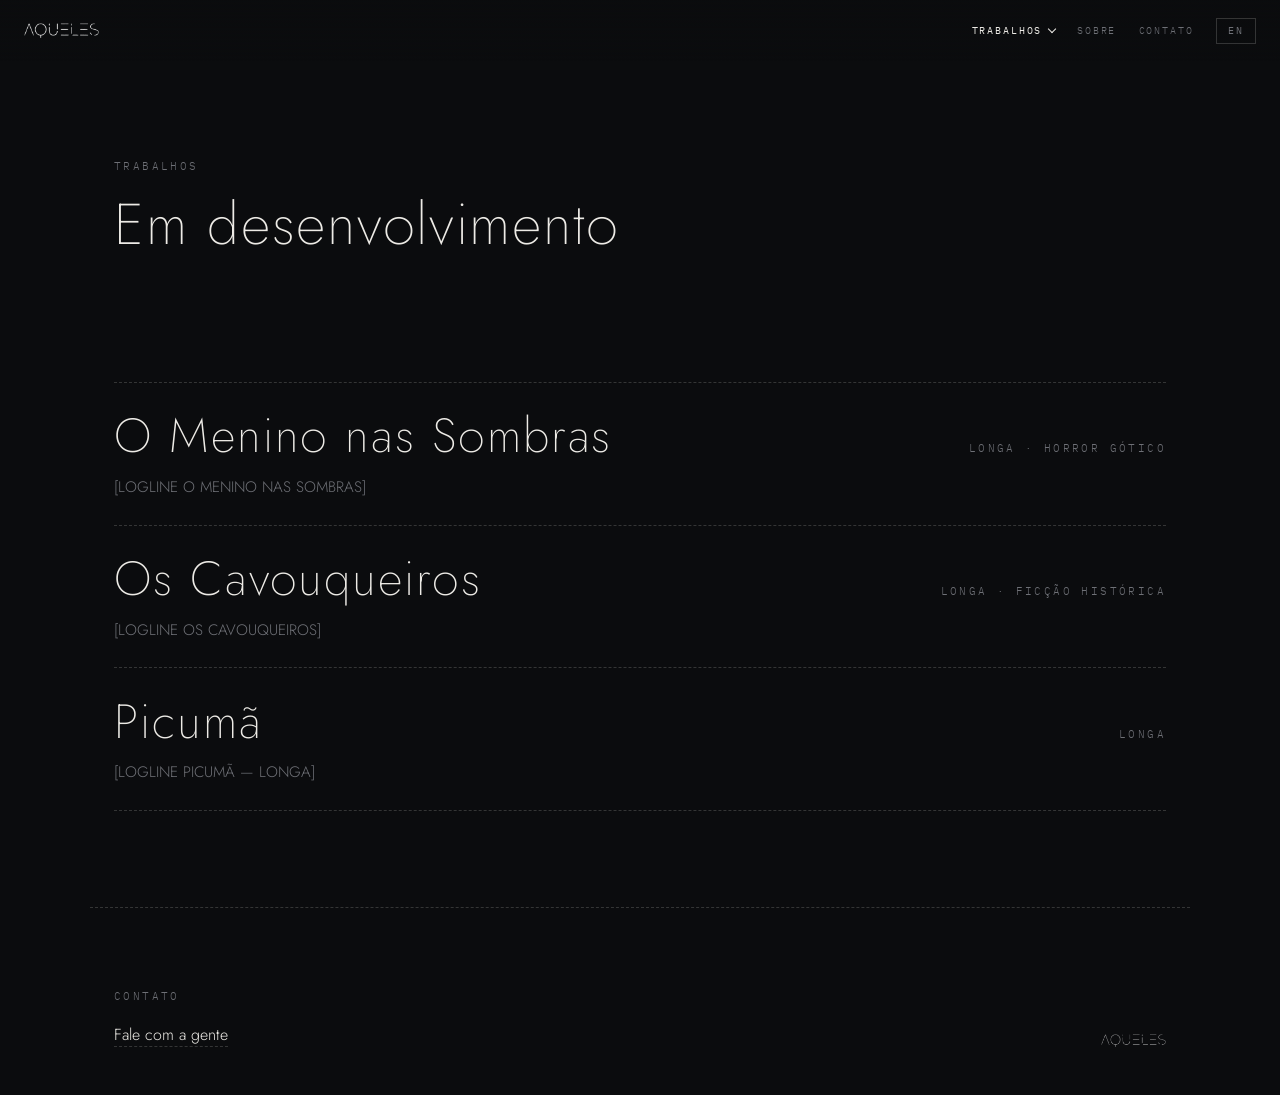
==== desenvolvimento.html @ ab2479e7 "Add files via upload" ====
<!DOCTYPE html>
<html lang="pt" data-lang="pt">
<head>
<meta charset="UTF-8">
<meta name="viewport" content="width=device-width, initial-scale=1.0">
<title>Em desenvolvimento · Aqueles Filmes</title>
<meta name="description" content="Filmes em desenvolvimento na Aqueles Filmes.">
<link rel="stylesheet" href="styles.css">
</head>
<body>

<header>
  <a class="marca" href="index.html" aria-label="Aqueles Filmes">
    <img src="logo_white.png" alt="Aqueles Filmes">
  </a>
  <nav>
    <div class="dropdown ativo">
      <button aria-haspopup="true">
        <span class="pt">Trabalhos</span><span class="en">Works</span>
      </button>
      <div class="submenu">
        <a href="lancados.html"><span class="pt">Lançados</span><span class="en">Released</span></a>
        <a href="pos-producao.html"><span class="pt">Em pós-produção</span><span class="en">In post-production</span></a>
        <a class="ativo" href="desenvolvimento.html"><span class="pt">Em desenvolvimento</span><span class="en">In development</span></a>
      </div>
    </div>
    <a href="sobre.html"><span class="pt">Sobre</span><span class="en">About</span></a>
    <a href="contato.html"><span class="pt">Contato</span><span class="en">Contact</span></a>
    <button class="lang" id="langBtn" aria-label="Switch language">EN</button>
  </nav>
</header>

<div class="pagina-topo">
  <span class="mono"><span class="pt">Trabalhos</span><span class="en">Works</span></span>
  <h1><span class="pt">Em desenvolvimento</span><span class="en">In development</span></h1>
</div>

<section>
  <article class="filme">
    <div class="filme-linha">
      <h3>O Menino nas Sombras <span class="alt"><span class="en">The Boy in the Shadows</span></span></h3>
      <span class="meta mono"><span class="pt">Longa · Horror gótico</span><span class="en">Feature · Gothic horror</span></span>
    </div>
    <p class="desc">
      <span class="pt">[LOGLINE O MENINO NAS SOMBRAS]</span>
      <span class="en">[THE BOY IN THE SHADOWS LOGLINE]</span>
    </p>
  </article>

  <article class="filme">
    <div class="filme-linha">
      <h3>Os Cavouqueiros</h3>
      <span class="meta mono"><span class="pt">Longa · Ficção histórica</span><span class="en">Feature · Historical fiction</span></span>
    </div>
    <p class="desc">
      <span class="pt">[LOGLINE OS CAVOUQUEIROS]</span>
      <span class="en">[OS CAVOUQUEIROS LOGLINE]</span>
    </p>
  </article>

  <article class="filme">
    <div class="filme-linha">
      <h3>Picumã</h3>
      <span class="meta mono"><span class="pt">Longa</span><span class="en">Feature</span></span>
    </div>
    <p class="desc">
      <span class="pt">[LOGLINE PICUMÃ — LONGA]</span>
      <span class="en">[PICUMÃ FEATURE LOGLINE]</span>
    </p>
  </article>
</section>

<hr class="traco">

<footer>
  <div>
    <span class="mono" style="display:block;margin-bottom:1rem">
      <span class="pt">Contato</span><span class="en">Contact</span>
    </span>
    <a href="contato.html"><span class="pt">Fale com a gente</span><span class="en">Get in touch</span></a>
  </div>
  <img src="logo_white.png" alt="">
</footer>

<script src="script.js"></script>
</body>
</html>
---- styles.css ----
@import url('https://fonts.googleapis.com/css2?family=Jost:ital,wght@0,200;0,300;0,400;1,300&family=IBM+Plex+Mono:wght@400;500&display=swap');

:root{
  --breu:#0B0C0E;
  --osso:#EDEBE6;
  --cinza:#6E7076;
  --linha:rgba(237,235,230,.18);
  --maxw:1100px;
}
*{margin:0;padding:0;box-sizing:border-box}
html{scroll-behavior:smooth}
body{
  background:var(--breu);
  color:var(--osso);
  font-family:'Jost',sans-serif;
  font-weight:300;
  line-height:1.6;
  -webkit-font-smoothing:antialiased;
}
::selection{background:var(--osso);color:var(--breu)}

/* ---------- idioma ---------- */
[data-lang="pt"] .en{display:none}
[data-lang="en"] .pt{display:none}

/* ---------- traço interrompido (do E do logo) ---------- */
.traco{
  border:none;height:1px;background:none;
  border-top:1px dashed var(--linha);
  margin:0 auto;max-width:var(--maxw);
}

/* ---------- chrome / mono ---------- */
.mono{
  font-family:'IBM Plex Mono',monospace;
  font-size:.68rem;letter-spacing:.22em;text-transform:uppercase;
  color:var(--cinza);
}

/* ---------- topo ---------- */
header{
  position:fixed;top:0;left:0;right:0;z-index:20;
  display:flex;align-items:center;justify-content:space-between;
  gap:1rem;
  padding:1.1rem 1.5rem;
  background:linear-gradient(to bottom, rgba(11,12,14,.94), rgba(11,12,14,0));
}
header .marca img{height:15px;display:block;opacity:.9}
nav{display:flex;gap:1.4rem;align-items:center;flex-wrap:wrap;justify-content:flex-end}
nav > a{
  font-family:'IBM Plex Mono',monospace;font-size:.64rem;
  letter-spacing:.18em;text-transform:uppercase;
  color:var(--cinza);text-decoration:none;transition:color .3s;
}
nav > a:hover,nav > a:focus-visible,nav > a.ativo{color:var(--osso)}

/* ---------- dropdown "Trabalhos" ---------- */
.dropdown{position:relative}
.dropdown > button{
  font-family:'IBM Plex Mono',monospace;font-size:.64rem;
  letter-spacing:.18em;text-transform:uppercase;
  color:var(--cinza);background:none;border:none;cursor:pointer;
  padding:.3rem 0;transition:color .3s;
  display:flex;align-items:center;gap:.4rem;
}
.dropdown > button::after{
  content:'';width:5px;height:5px;
  border-right:1px solid currentColor;border-bottom:1px solid currentColor;
  transform:rotate(45deg);margin-top:-3px;transition:transform .25s;
}
.dropdown:hover > button,.dropdown:focus-within > button,.dropdown.ativo > button{color:var(--osso)}
.dropdown:hover > button::after,.dropdown:focus-within > button::after{transform:rotate(225deg);margin-top:3px}
.submenu{
  position:absolute;top:100%;left:50%;transform:translateX(-50%);
  padding-top:.9rem;
  display:flex;flex-direction:column;gap:.1rem;
  min-width:220px;
  opacity:0;visibility:hidden;transition:opacity .25s ease;
  pointer-events:none;
}
.dropdown:hover .submenu,.dropdown:focus-within .submenu{
  opacity:1;visibility:visible;pointer-events:auto;
}
.submenu a{
  font-family:'IBM Plex Mono',monospace;font-size:.62rem;letter-spacing:.14em;
  text-transform:uppercase;color:var(--cinza);text-decoration:none;
  background:var(--breu);border:1px solid var(--linha);border-top:none;
  padding:.7rem .9rem;text-align:center;transition:color .3s,background .3s;
}
.submenu a:first-child{border-top:1px solid var(--linha)}
.submenu a:hover,.submenu a:focus-visible,.submenu a.ativo{color:var(--osso);background:#1a1b1e}

.lang{
  font-family:'IBM Plex Mono',monospace;font-size:.64rem;letter-spacing:.18em;
  background:none;border:1px solid var(--linha);color:var(--cinza);
  padding:.35rem .7rem;cursor:pointer;transition:color .3s,border-color .3s;
}
.lang:hover,.lang:focus-visible{color:var(--osso);border-color:var(--osso)}

/* ---------- hero (index) ---------- */
.hero{
  min-height:100svh;display:flex;flex-direction:column;
  align-items:center;justify-content:center;gap:2.2rem;
  padding:2rem;text-align:center;position:relative;
}
.hero img{width:min(520px,72vw);opacity:0;animation:acender 2.4s ease .3s forwards}
@keyframes acender{to{opacity:1}}
.hero p{
  font-size:.95rem;color:var(--cinza);letter-spacing:.06em;
  opacity:0;animation:acender 2.4s ease 1.1s forwards;
}
.hero .scroll-cta{
  position:absolute;bottom:2.5rem;left:50%;transform:translateX(-50%);
  opacity:0;animation:acender 2.4s ease 1.7s forwards;
}
.hero .scroll-cta a{
  font-family:'IBM Plex Mono',monospace;font-size:.62rem;letter-spacing:.18em;
  text-transform:uppercase;color:var(--cinza);text-decoration:none;
}
.hero .scroll-cta a:hover{color:var(--osso)}
@media (prefers-reduced-motion:reduce){
  .hero img,.hero p,.hero .scroll-cta{animation:none;opacity:1}
}

/* ---------- cabeçalho de página interna ---------- */
.pagina-topo{
  max-width:var(--maxw);margin:0 auto;padding:9.5rem 1.5rem 3rem;
}
.pagina-topo .mono{margin-bottom:1.2rem}
.pagina-topo h1{
  font-weight:200;font-size:clamp(2.2rem,6vw,3.6rem);letter-spacing:.03em;
}
.pagina-topo h1 .alt{
  display:block;font-size:.4em;color:var(--cinza);font-style:italic;
  font-weight:300;letter-spacing:.06em;margin-top:.3rem;
}

/* ---------- seções ---------- */
section{max-width:var(--maxw);margin:0 auto;padding:4rem 1.5rem 6rem}
.rotulo{display:block;margin-bottom:3.5rem}

/* ---------- lista de filmes ---------- */
.filme{padding:1.6rem 0;border-top:1px dashed var(--linha)}
.filme:last-child{border-bottom:1px dashed var(--linha)}
.filme-linha{
  display:flex;align-items:baseline;justify-content:space-between;
  gap:1rem;flex-wrap:wrap;
}
.filme h3{
  font-weight:200;font-size:clamp(1.7rem,4.5vw,3rem);
  letter-spacing:.04em;line-height:1.15;
}
.filme h3 .alt{
  display:block;font-size:.42em;color:var(--cinza);
  font-weight:300;font-style:italic;letter-spacing:.06em;
}
.filme .meta{white-space:nowrap}
.filme .desc{
  max-width:56ch;margin-top:.7rem;color:var(--cinza);font-size:.95rem;
}
.player,.still{
  margin-top:1.8rem;position:relative;width:100%;
  aspect-ratio:16/9;background:#000;
}
.player iframe{position:absolute;inset:0;width:100%;height:100%;border:0}
.still{
  display:flex;align-items:center;justify-content:center;
  border:1px dashed var(--linha);
}
.still img{position:absolute;inset:0;width:100%;height:100%;object-fit:cover}

/* ---------- sobre ---------- */
.sobre p{max-width:62ch;font-size:1.05rem;margin-bottom:1.4rem}
.bios{display:grid;grid-template-columns:repeat(auto-fit,minmax(260px,1fr));gap:3rem;margin-top:3.5rem}
.bio h4{font-weight:400;font-size:1.05rem;letter-spacing:.05em;margin-bottom:.5rem}
.bio .cargo{display:block;margin-bottom:.9rem}
.bio p{color:var(--cinza);font-size:.92rem}

/* ---------- contato ---------- */
.contato-corpo{max-width:60ch}
.contato-corpo p{font-size:1.05rem;margin-bottom:2rem;color:var(--cinza)}
.contato-item{padding:1.2rem 0;border-top:1px dashed var(--linha)}
.contato-item:last-child{border-bottom:1px dashed var(--linha)}
.contato-item a{
  font-size:1.3rem;font-weight:200;color:var(--osso);text-decoration:none;
}
.contato-item a:hover{border-bottom:1px dashed var(--osso)}

/* ---------- rodapé ---------- */
footer{
  max-width:var(--maxw);margin:0 auto;padding:5rem 1.5rem 3rem;
  display:flex;justify-content:space-between;align-items:flex-end;
  gap:2rem;flex-wrap:wrap;
}
footer a{color:var(--osso);text-decoration:none;border-bottom:1px dashed var(--linha)}
footer a:hover{border-bottom-color:var(--osso)}
footer img{height:13px;opacity:.5}

/* ---------- mobile ---------- */
@media (max-width:640px){
  nav{gap:1rem}
  .submenu{left:auto;right:0;transform:none;min-width:190px}
}
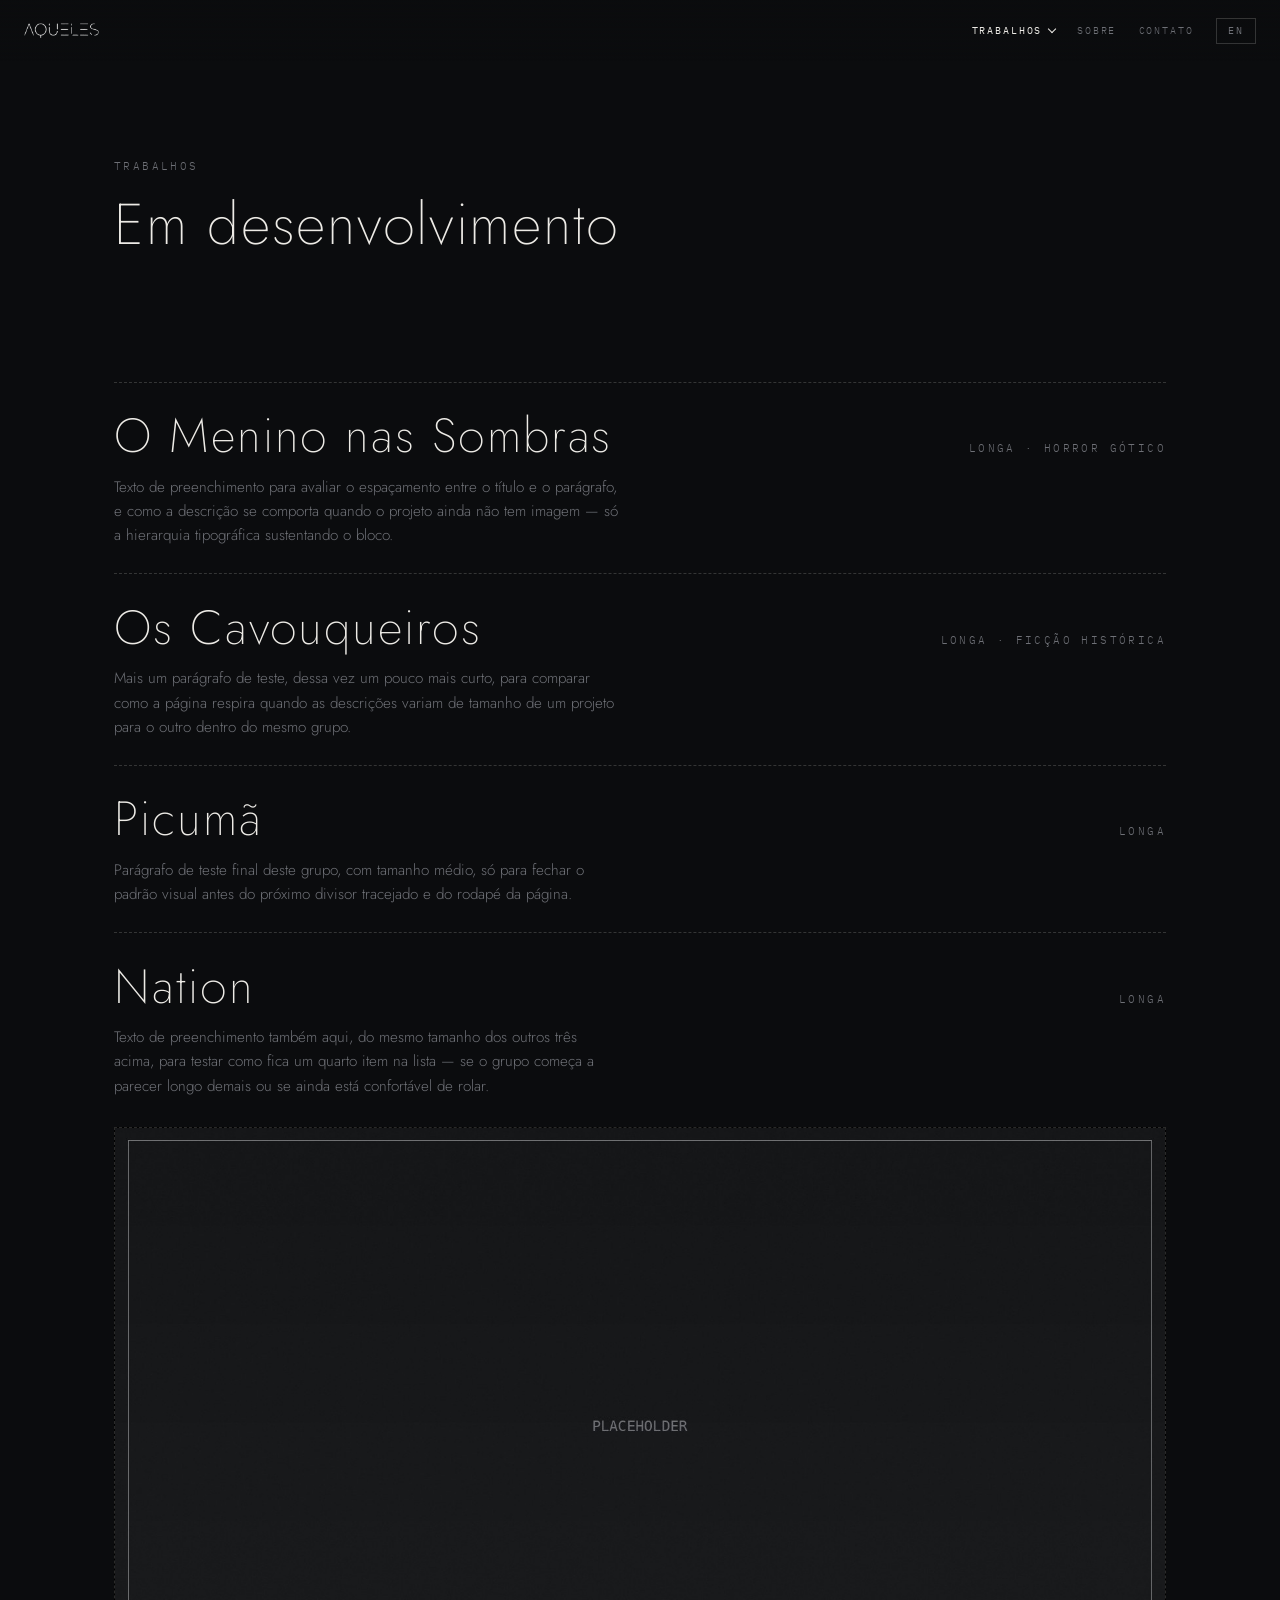
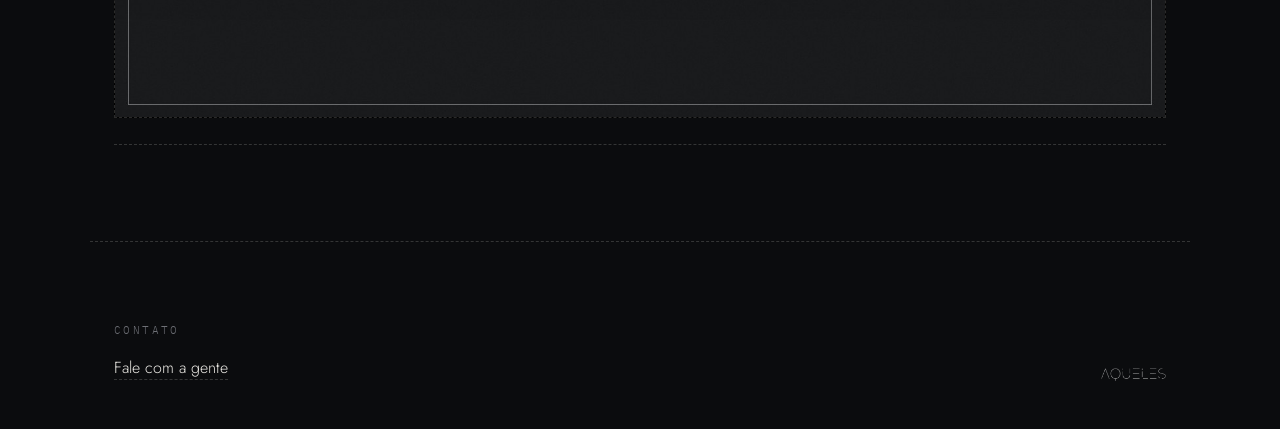
==== commit 8a772ace: "Add files via upload" ====
--- a/desenvolvimento.html
+++ b/desenvolvimento.html
@@ -42,8 +42,8 @@
       <span class="meta mono"><span class="pt">Longa · Horror gótico</span><span class="en">Feature · Gothic horror</span></span>
     </div>
     <p class="desc">
-      <span class="pt">[LOGLINE O MENINO NAS SOMBRAS]</span>
-      <span class="en">[THE BOY IN THE SHADOWS LOGLINE]</span>
+      <span class="pt">Texto de preenchimento para avaliar o espaçamento entre o título e o parágrafo, e como a descrição se comporta quando o projeto ainda não tem imagem — só a hierarquia tipográfica sustentando o bloco.</span>
+      <span class="en">Placeholder text to gauge the spacing between title and paragraph, and how the description behaves when the project has no image yet — just the type hierarchy holding the block together.</span>
     </p>
   </article>
 
@@ -53,8 +53,8 @@
       <span class="meta mono"><span class="pt">Longa · Ficção histórica</span><span class="en">Feature · Historical fiction</span></span>
     </div>
     <p class="desc">
-      <span class="pt">[LOGLINE OS CAVOUQUEIROS]</span>
-      <span class="en">[OS CAVOUQUEIROS LOGLINE]</span>
+      <span class="pt">Mais um parágrafo de teste, dessa vez um pouco mais curto, para comparar como a página respira quando as descrições variam de tamanho de um projeto para o outro dentro do mesmo grupo.</span>
+      <span class="en">Another test paragraph, this time a bit shorter, to compare how the page breathes when descriptions vary in length from one project to the next within the same group.</span>
     </p>
   </article>
 
@@ -64,9 +64,23 @@
       <span class="meta mono"><span class="pt">Longa</span><span class="en">Feature</span></span>
     </div>
     <p class="desc">
-      <span class="pt">[LOGLINE PICUMÃ — LONGA]</span>
-      <span class="en">[PICUMÃ FEATURE LOGLINE]</span>
+      <span class="pt">Parágrafo de teste final deste grupo, com tamanho médio, só para fechar o padrão visual antes do próximo divisor tracejado e do rodapé da página.</span>
+      <span class="en">Final test paragraph for this group, medium length, just to close the visual pattern before the next dashed divider and the page footer.</span>
     </p>
+  </article>
+
+  <article class="filme">
+    <div class="filme-linha">
+      <h3>Nation</h3>
+      <span class="meta mono"><span class="pt">Longa</span><span class="en">Feature</span></span>
+    </div>
+    <p class="desc">
+      <span class="pt">Texto de preenchimento também aqui, do mesmo tamanho dos outros três acima, para testar como fica um quarto item na lista — se o grupo começa a parecer longo demais ou se ainda está confortável de rolar.</span>
+      <span class="en">Placeholder text here too, similar length to the three above, to test how a fourth item in the list reads — whether the group starts to feel too long or is still comfortable to scroll through.</span>
+    </p>
+    <div class="still">
+      <img src="still-nation.jpg" alt="Nation — imagem provisória">
+    </div>
   </article>
 </section>
 
--- a/styles.css
+++ b/styles.css
@@ -68,8 +68,8 @@
   border-right:1px solid currentColor;border-bottom:1px solid currentColor;
   transform:rotate(45deg);margin-top:-3px;transition:transform .25s;
 }
-.dropdown:hover > button,.dropdown:focus-within > button,.dropdown.ativo > button{color:var(--osso)}
-.dropdown:hover > button::after,.dropdown:focus-within > button::after{transform:rotate(225deg);margin-top:3px}
+.dropdown:hover > button,.dropdown:focus-within > button,.dropdown.ativo > button,.dropdown.open > button{color:var(--osso)}
+.dropdown:hover > button::after,.dropdown:focus-within > button::after,.dropdown.open > button::after{transform:rotate(225deg);margin-top:3px}
 .submenu{
   position:absolute;top:100%;left:50%;transform:translateX(-50%);
   padding-top:.9rem;
@@ -78,7 +78,7 @@
   opacity:0;visibility:hidden;transition:opacity .25s ease;
   pointer-events:none;
 }
-.dropdown:hover .submenu,.dropdown:focus-within .submenu{
+.dropdown:hover .submenu,.dropdown:focus-within .submenu,.dropdown.open .submenu{
   opacity:1;visibility:visible;pointer-events:auto;
 }
 .submenu a{
@@ -160,18 +160,22 @@
 }
 .player,.still{
   margin-top:1.8rem;position:relative;width:100%;
-  aspect-ratio:16/9;background:#000;
+  aspect-ratio:16/9;background:#000;overflow:hidden;
 }
 .player iframe{position:absolute;inset:0;width:100%;height:100%;border:0}
 .still{
-  display:flex;align-items:center;justify-content:center;
   border:1px dashed var(--linha);
 }
-.still img{position:absolute;inset:0;width:100%;height:100%;object-fit:cover}
+.still img{display:block;width:100%;height:100%;object-fit:cover}
 
 /* ---------- sobre ---------- */
 .sobre p{max-width:62ch;font-size:1.05rem;margin-bottom:1.4rem}
 .bios{display:grid;grid-template-columns:repeat(auto-fit,minmax(260px,1fr));gap:3rem;margin-top:3.5rem}
+.bio-foto{
+  width:84px;height:84px;border-radius:50%;overflow:hidden;
+  margin-bottom:1.1rem;border:1px solid var(--linha);
+}
+.bio-foto img{width:100%;height:100%;object-fit:cover;display:block}
 .bio h4{font-weight:400;font-size:1.05rem;letter-spacing:.05em;margin-bottom:.5rem}
 .bio .cargo{display:block;margin-bottom:.9rem}
 .bio p{color:var(--cinza);font-size:.92rem}
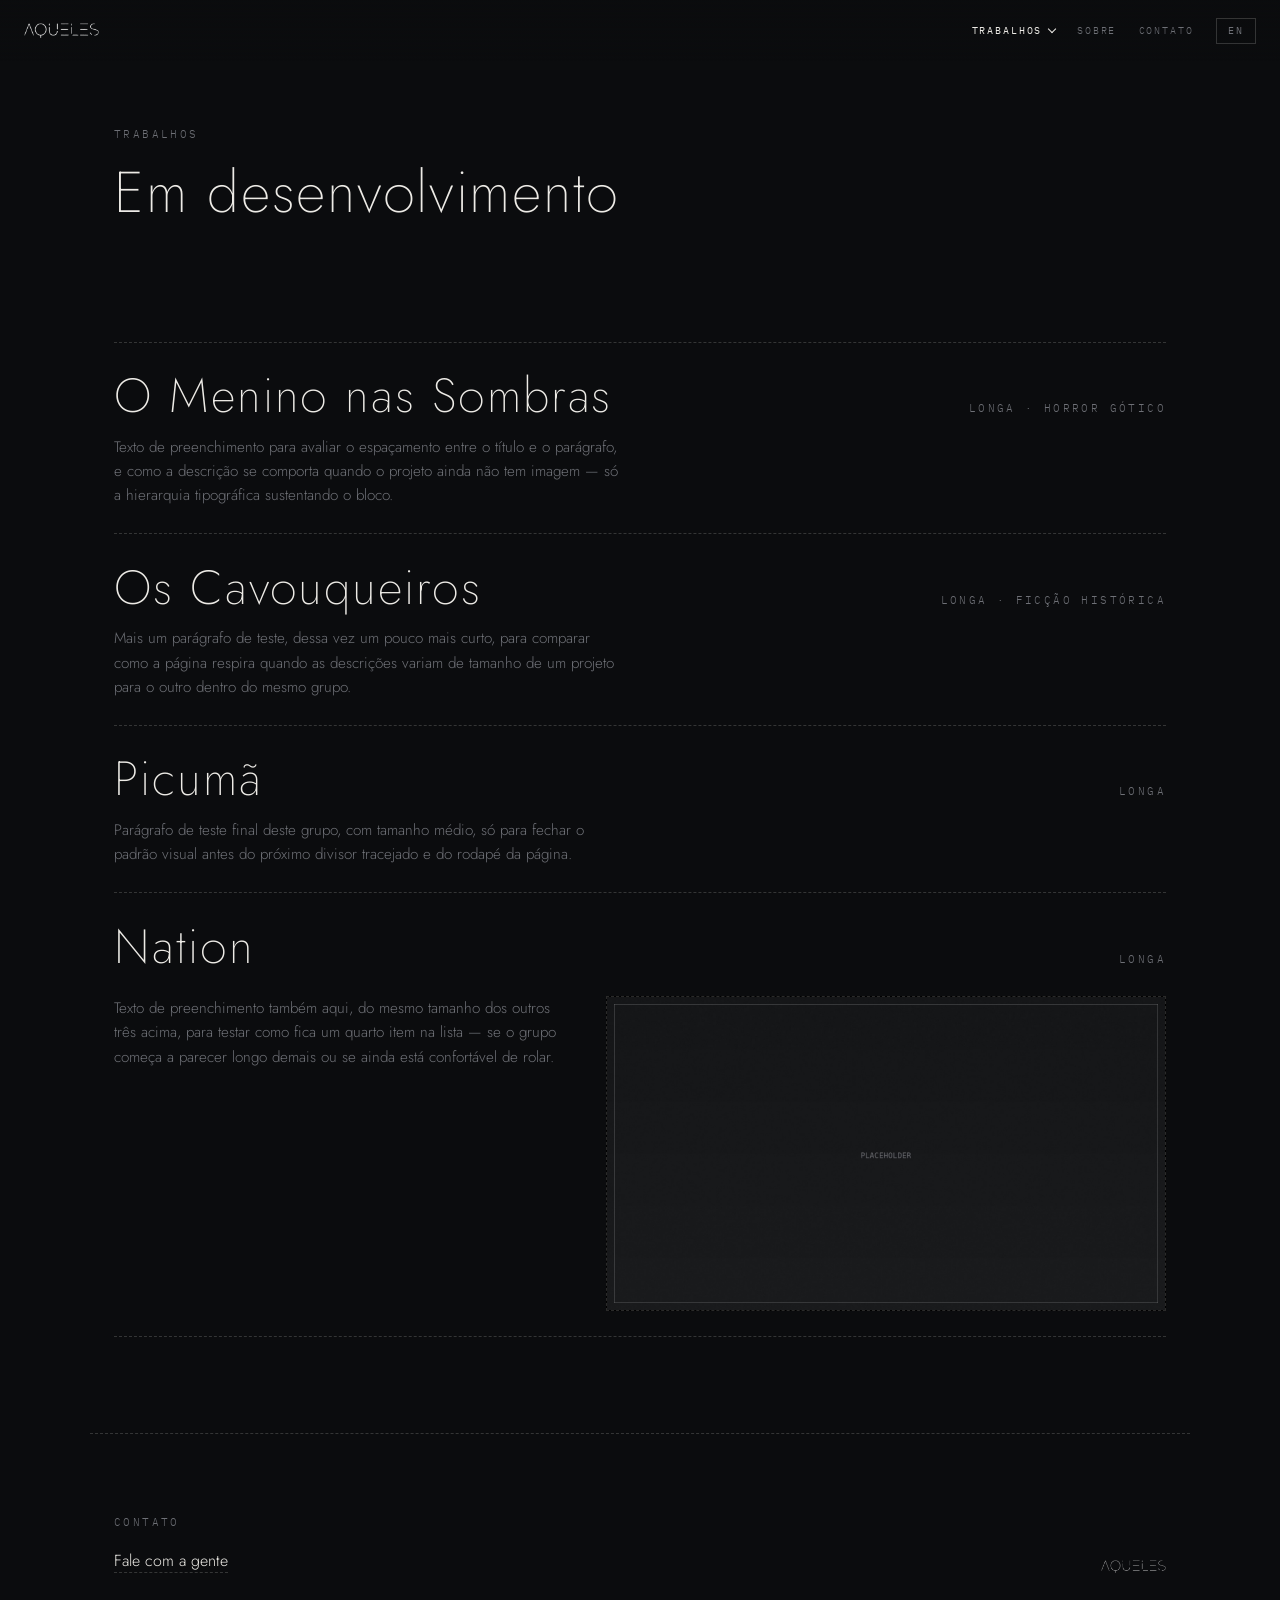
==== commit 13626273: "Add files via upload" ====
--- a/desenvolvimento.html
+++ b/desenvolvimento.html
@@ -74,12 +74,14 @@
       <h3>Nation</h3>
       <span class="meta mono"><span class="pt">Longa</span><span class="en">Feature</span></span>
     </div>
-    <p class="desc">
-      <span class="pt">Texto de preenchimento também aqui, do mesmo tamanho dos outros três acima, para testar como fica um quarto item na lista — se o grupo começa a parecer longo demais ou se ainda está confortável de rolar.</span>
-      <span class="en">Placeholder text here too, similar length to the three above, to test how a fourth item in the list reads — whether the group starts to feel too long or is still comfortable to scroll through.</span>
-    </p>
-    <div class="still">
-      <img src="still-nation.jpg" alt="Nation — imagem provisória">
+    <div class="filme-corpo">
+      <p class="desc">
+        <span class="pt">Texto de preenchimento também aqui, do mesmo tamanho dos outros três acima, para testar como fica um quarto item na lista — se o grupo começa a parecer longo demais ou se ainda está confortável de rolar.</span>
+        <span class="en">Placeholder text here too, similar length to the three above, to test how a fourth item in the list reads — whether the group starts to feel too long or is still comfortable to scroll through.</span>
+      </p>
+      <div class="still">
+        <img src="still-nation.jpg" alt="Nation — imagem provisória">
+      </div>
     </div>
   </article>
 </section>
--- a/styles.css
+++ b/styles.css
@@ -124,7 +124,7 @@
 
 /* ---------- cabeçalho de página interna ---------- */
 .pagina-topo{
-  max-width:var(--maxw);margin:0 auto;padding:9.5rem 1.5rem 3rem;
+  max-width:var(--maxw);margin:0 auto;padding:7.5rem 1.5rem 2.5rem;
 }
 .pagina-topo .mono{margin-bottom:1.2rem}
 .pagina-topo h1{
@@ -158,8 +158,22 @@
 .filme .desc{
   max-width:56ch;margin-top:.7rem;color:var(--cinza);font-size:.95rem;
 }
+
+/* corpo com mídia: texto ao lado da imagem/vídeo, lado a lado no desktop */
+.filme-corpo{
+  display:grid;grid-template-columns:1fr;gap:1.4rem;
+  margin-top:1.4rem;align-items:start;
+}
+.filme-corpo .desc{margin-top:0;max-width:60ch}
+@media (min-width:820px){
+  .filme-corpo{
+    grid-template-columns:minmax(220px,1fr) minmax(320px,1.25fr);
+    gap:2.8rem;
+  }
+}
+
 .player,.still{
-  margin-top:1.8rem;position:relative;width:100%;
+  position:relative;width:100%;
   aspect-ratio:16/9;background:#000;overflow:hidden;
 }
 .player iframe{position:absolute;inset:0;width:100%;height:100%;border:0}
